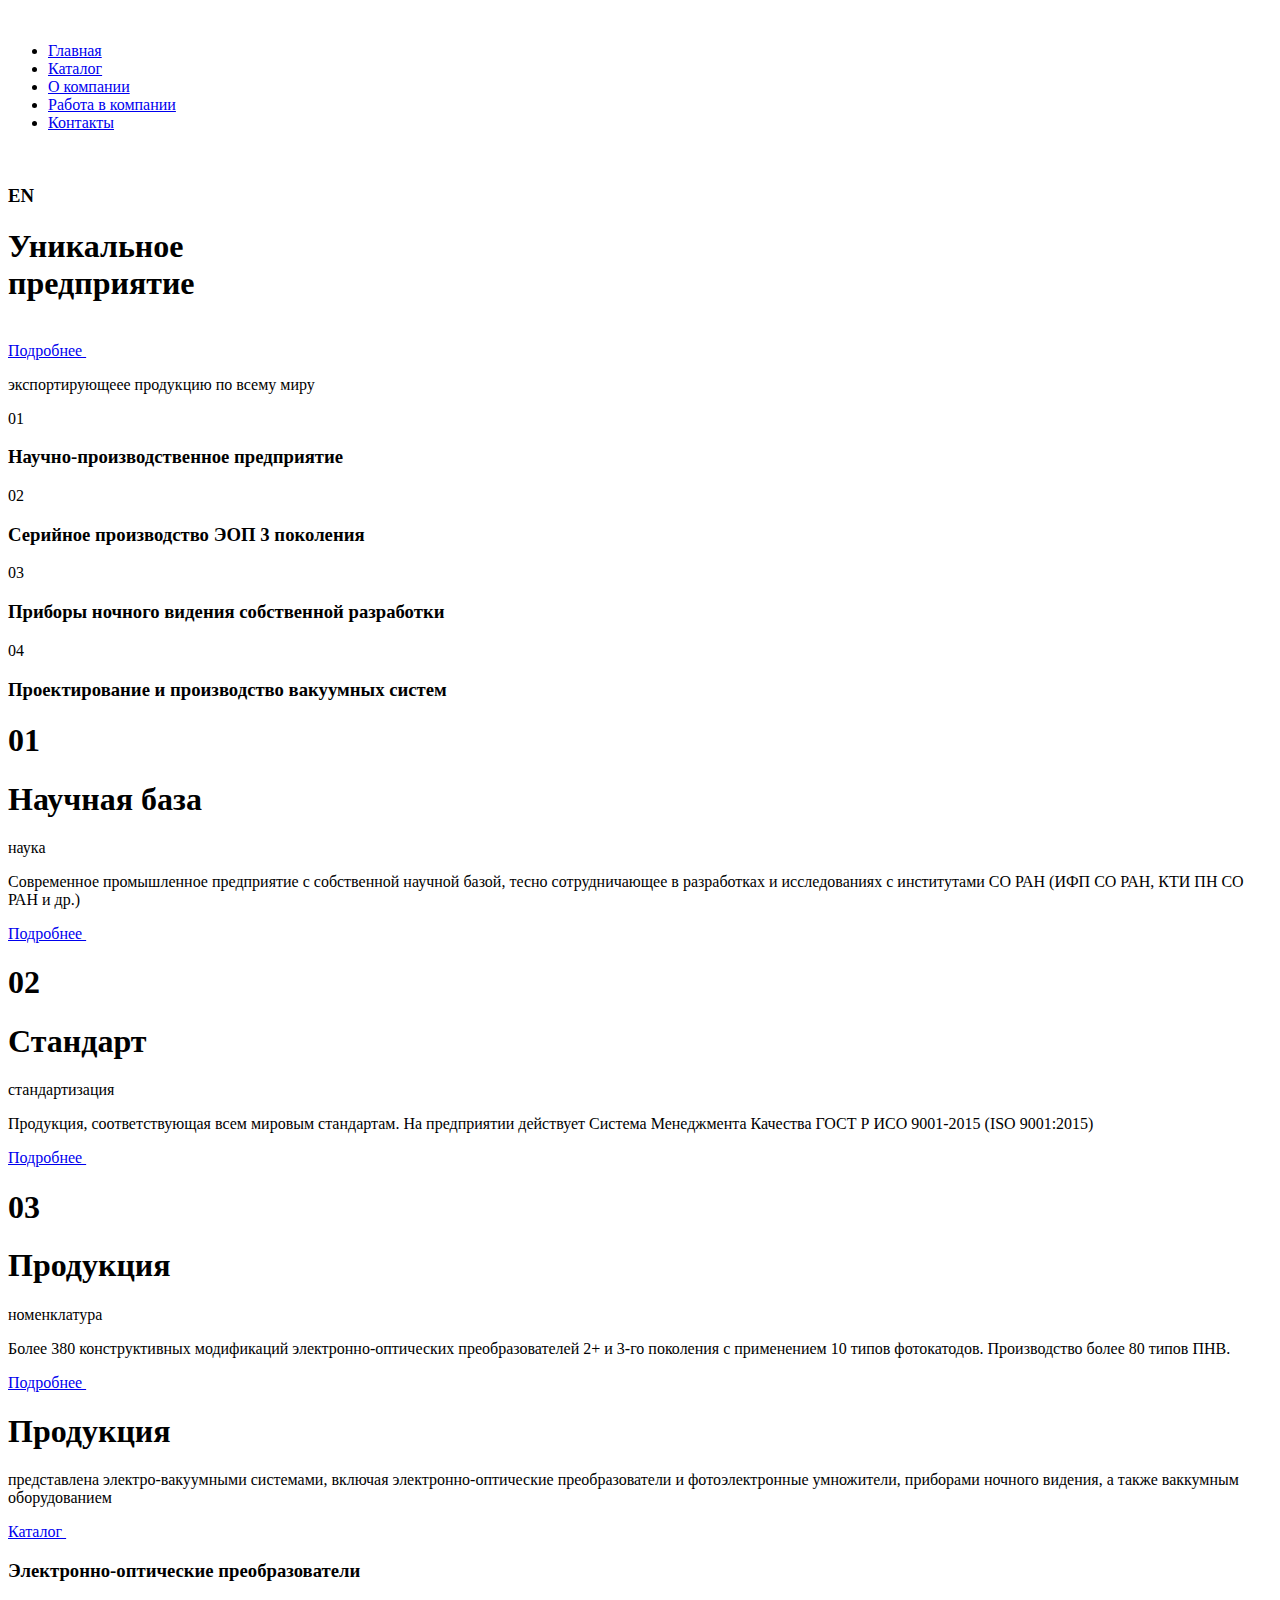
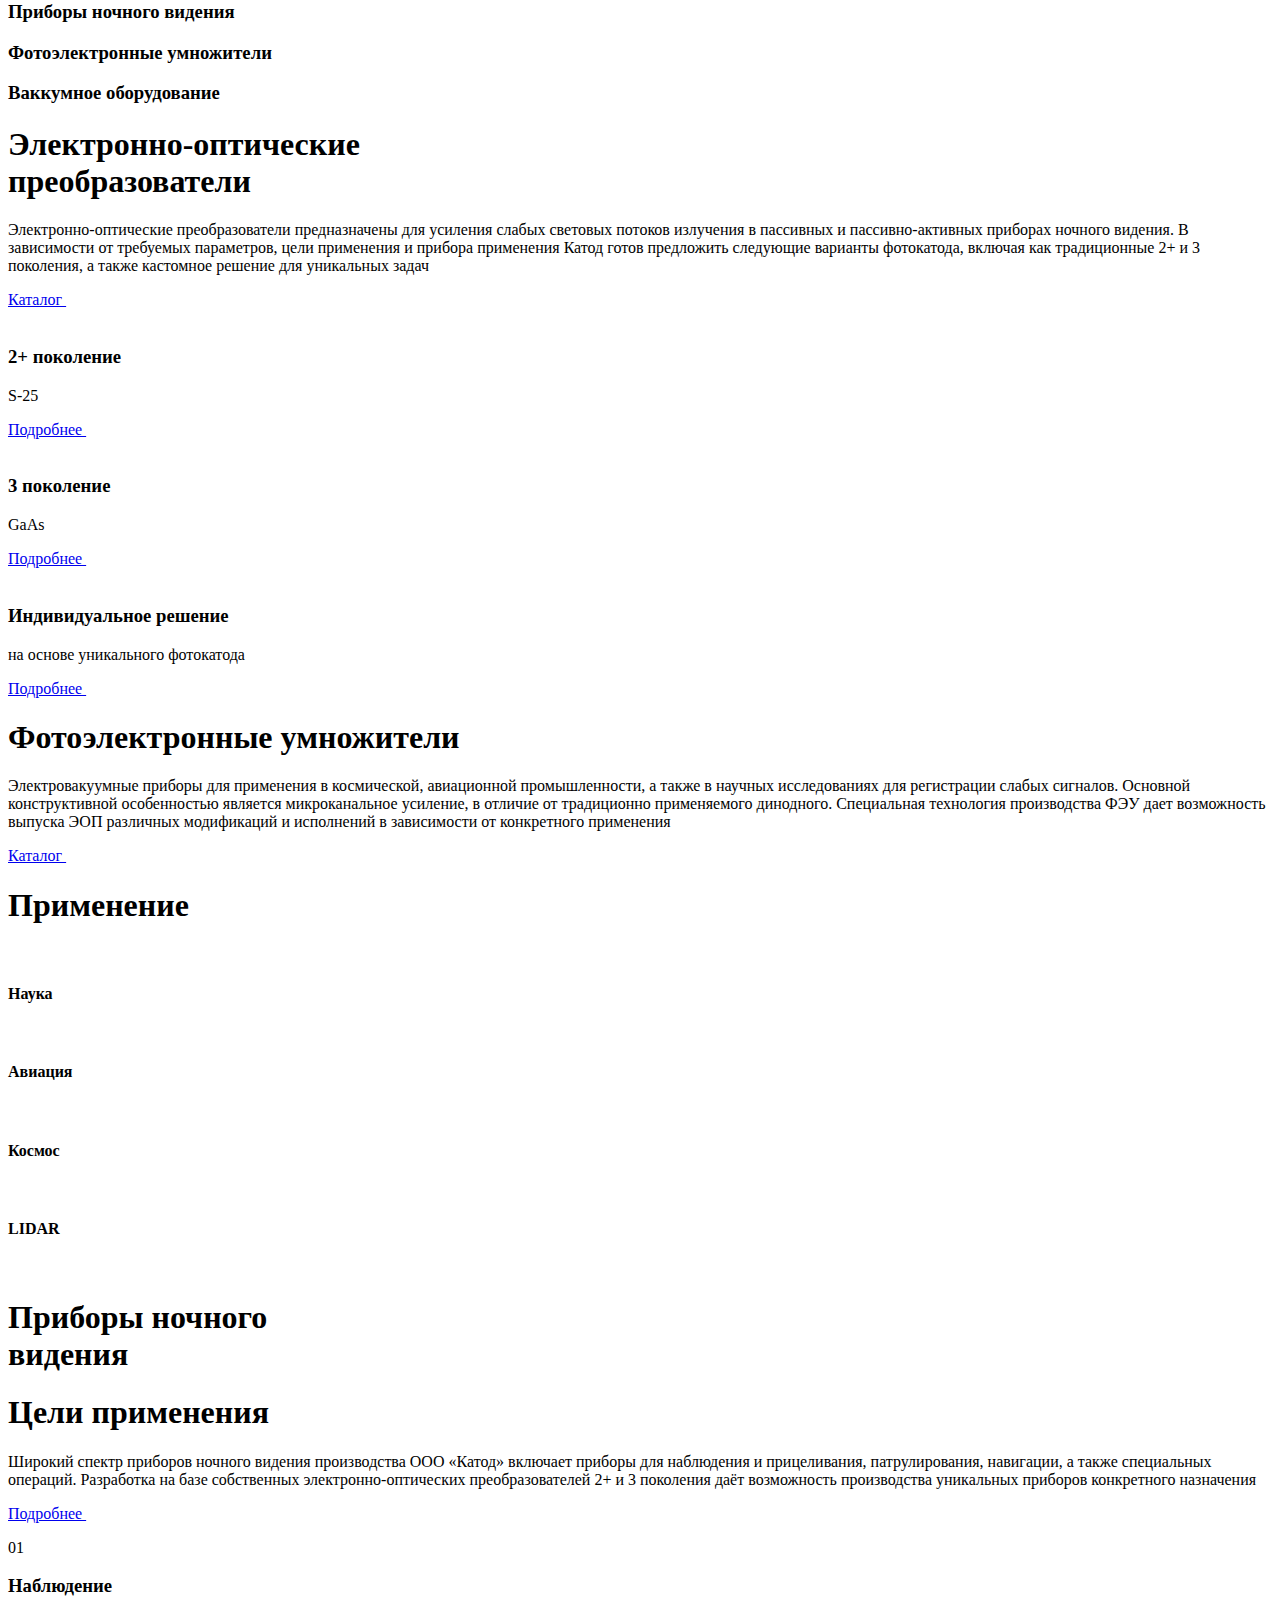
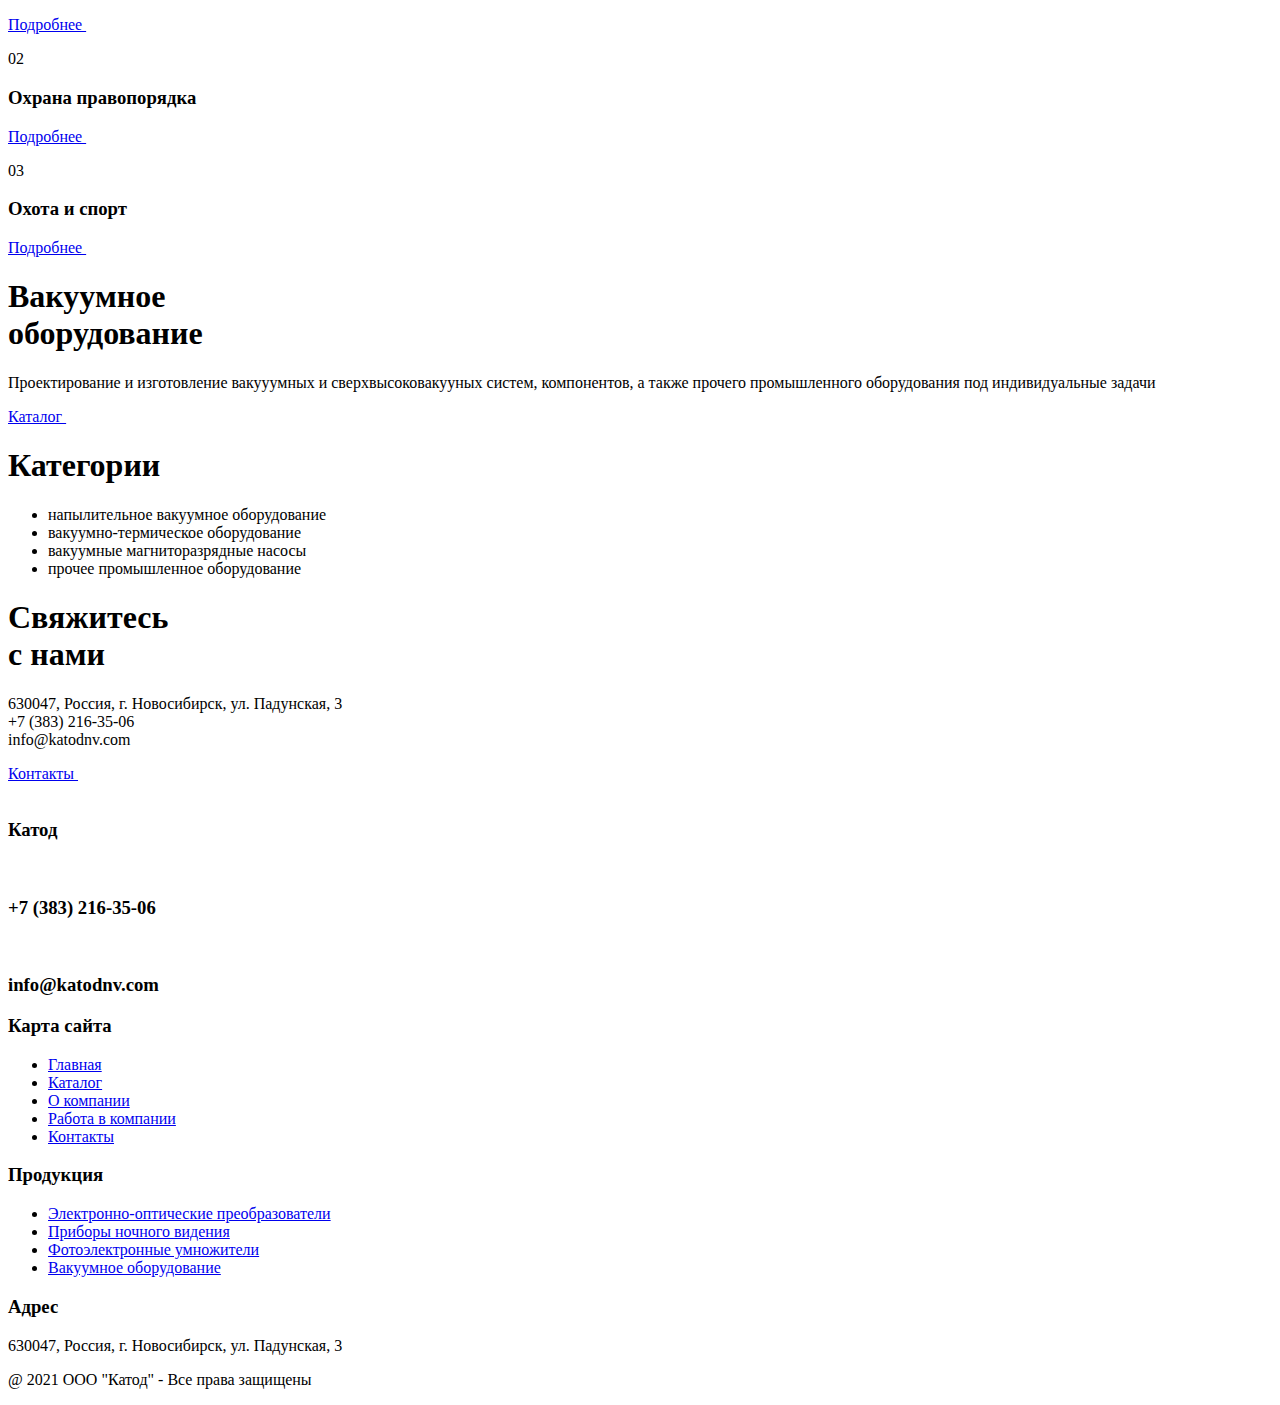
==== index.html @ c21a8d96 "Add files via upload" ====
<!DOCTYPE html>
<html lang="en">
<head>
    <meta charset="UTF-8">
    <meta http-equiv="X-UA-Compatible" content="IE=edge">
    <meta name="viewport" content="width=device-width, initial-scale=1.0">
    <link rel="stylesheet" href="css/index.css">
    <link rel="stylesheet" href="https://cdnjs.cloudflare.com/ajax/libs/animate.css/4.1.1/animate.min.css">
    <title>Document</title>
</head>
<body>
<section class="home-screen">
    <div class="container">
        <div class="navbar">
            <img src="img/logo-katod.png" alt="" class="logo">
            <ul class="primary-nav">
                <li><a href="#">Главная</a></li>
                <li><a href="#">Каталог</a></li>
                <li><a href="#">О компании</a></li>
                <li><a href="#">Работа в компании</a></li>
                <li><a href="#">Контакты</a></li>
            </ul>
            <div class="language-block">
                <img src="img/outline_language_black_48dp.png" alt="" class="icon">
                <h3 class="header language-selector">EN</h3>
            </div>
        </div>
    </div>
    <div class="background-wrapper">
        <div class="background bg-first active absolute animate__animated" data-index="0"></div>
        <div class="background bg-second animate__animated" data-index="1"></div>
        <div class="background bg-third animate__animated" data-index="2"></div>
        <div class="background bg-forth animate__animated" data-index="3"></div>
    </div>
    
    <div class="container">
        <div class="hero-header">
            <h1 class="section-header">Уникальное <br> <span>предприятие</span> </h1>
            <div class="controls">
                <img src="img/outline_arrow_circle_left_white_48dp.png" alt="" class="icon-control left-control">
                <img src="img/2outline_arrow_circle_right_white_48dp.png" alt="" class="icon-control right-control">
            </div>
        </div>
        <div class="hero-body">
            <div class="left-col">
                <a href="#" class="btn">Подробнее <img src="img/south_east_black_48dp.svg" alt=""></a>
            </div>
            <div class="right-col info-block">
                <p class="text">экспортирующеее продукцию по всему миру</p>
            </div>
        </div>
        <div class="secondary-nav">
            <div class="block">
                <p class="counter">01</p>
                <h3 class="header">Научно-производственное предприятие</h3>
            </div>
            <div class="block">
                <p class="counter">02</p>
                <h3 class="header">Серийное производство ЭОП 3 поколения</h3>
            </div>
            <div class="block">
                <p class="counter">03</p>
                <h3 class="header">Приборы ночного видения собственной разработки</h3>
            </div>
            <div class="block">
                <p class="counter">04</p>
                <h3 class="header">Проектирование и производство вакуумных систем</h3>
            </div>
        </div>
    </div>
</section>
<section class="about">
    <div class="container">
        <div class="wrapper">
            <div class="col text-col"> 
                <h1 class="counter">01</h1>
                <div class="text-block">
                    <h1 class="header">Научная база</h1>
                    <p class="subheader">наука</p>
                    <p class="text">
                        Современное промышленное предприятие с собственной научной базой, тесно сотрудничающее в разработках и исследованиях с институтами СО РАН (ИФП СО РАН, КТИ ПН СО РАН и др.)
                    </p>
                    <a href="#" class="btn">Подробнее <img src="img/south_east_black_48dp.svg" alt=""></a>
                </div>
            </div>
            <div class="col img-col">
                <div class="img"></div>
            </div>
        </div>
        <div class="wrapper standard-wrapper">
            <div class="col img-col">
                <div class="img"></div>
            </div>
            <div class="col text-col"> 
                <h1 class="counter">02</h1>
                <div class="text-block">
                    <h1 class="header">Стандарт</h1>
                    <p class="subheader">стандартизация</p>
                    <p class="text">
                        Продукция, соответствующая всем мировым стандартам. На предприятии действует Система Менеджмента Качества ГОСТ Р ИСО 9001-2015 (ISO 9001:2015)
                    </p>
                    <a href="#" class="btn">Подробнее <img src="img/south_east_black_48dp.svg" alt=""></a>
                </div>
            </div>
        </div>
        <div class="wrapper products-wrapper">
            <div class="col text-col"> 
                <h1 class="counter">03</h1>
                <div class="text-block">
                    <h1 class="header">Продукция</h1>
                    <p class="subheader">номенклатура</p>
                    <p class="text">
                        Более 380 конструктивных модификаций электронно-оптических преобразователей 2+ и 3-го поколения с применением 10 типов фотокатодов. Производство более 80 типов ПНВ.
                    </p>
                    <a href="#" class="btn">Подробнее <img src="img/south_east_black_48dp.svg" alt=""></a>
                </div>
            </div>
            <div class="col img-col">
                <div class="img"></div>
            </div>
        </div>
    </div>
</section>
<section class="products">
    <div class="container">
        <h1 class="section-header">Продукция</h1>
        <div class="text-block">
                <p class="text">представлена электро-вакуумными системами, включая электронно-оптические преобразователи и фотоэлектронные умножители, приборами ночного видения, а также ваккумным оборудованием</p>
                <a href="#" class="btn">Каталог <img src="img/south_east_white_48dp.svg" alt=""></a>
            </div>
        <div class="wrapper">
            <div class="wrapper-blocks">
                <div class="block tubes">
                    <h3>Электронно-оптические преобразователи</h3>
                </div>
                <div class="block nvd">
                    <h3>Приборы ночного видения</h3>
                </div>
                <div class="block pmt">
                    <h3>Фотоэлектронные умножители</h3>
                </div>
                <div class="block equip">
                    <h3>Ваккумное оборудование</h3>
                </div>
            </div>
        </div>
    </div>
</section>
<section class="item-tube"> 
    <div class="container">
        <h1 class="section-subheader"> <span>Электронно-оптические</span>  <br> преобразователи</h1>
        <div class="subheader-line"></div>
        <div class="wrapper">
            <div class="text-col">
                <p class="text">Электронно-оптические преобразователи предназначены для усиления слабых световых потоков излучения в пассивных и пассивно-активных приборах ночного видения. В зависимости от требуемых параметров, цели применения и прибора применения Катод готов предложить следующие варианты фотокатода, включая как традиционные 2+ и 3 поколения, а также кастомное решение для уникальных задач</p>
                <a href="#" class="btn">Каталог <img src="img/south_east_black_48dp.svg" alt=""></a>
            </div>
            <div class="blocks-wrapper">
                <div class="col second-gen">
                    <img class="img-tube" src="img/EPM112-00-22-1-min.png" alt="">
                    <h3 class="block-header">2+ поколение</h3>
                    <p class="text">S-25</p>
                    <a href="#" class="btn">Подробнее <img src="img/south_east_black_48dp.svg" alt=""></a>
                </div>
                <div class="col third-gen">
                    <img class="img-tube" src="img/EPM112-00-22-1-min.png" alt="">
                    <h3 class="block-header">3 поколение</h3>
                    <p class="text">GaAs</p>
                    <a href="#" class="btn">Подробнее <img src="img/south_east_black_48dp.svg" alt=""></a>
                </div>
                <div class="col custom">
                    <img class="img-tube" src="img/EPM112-00-22-1-min.png" alt="">
                    <h3 class="block-header">Индивидуальное решение</h3>
                    <p class="text">на основе уникального фотокатода</p>
                    <a href="#" class="btn">Подробнее <img src="img/south_east_black_48dp.svg" alt=""></a>
                </div>
            </div>
        </div>
    </div>
</section>
<section class="item-pmt">
    <div class="container">
        <h1 class="section-subheader"> <span>Фотоэлектронные</span>  умножители</h1>
        <div class="subheader-line"></div>
        <div class="wrapper">
            <div class="info-block">
                <p class="text">Электровакуумные приборы для применения в космической, авиационной промышленности, а также в научных исследованиях для регистрации слабых сигналов. Основной конструктивной особенностью является микроканальное усиление, в отличие от традиционно применяемого динодного. Специальная технология производства ФЭУ дает возможность выпуска ЭОП различных модификаций и исполнений в зависимости от конкретного применения</p>
                <a href="#" class="btn">Каталог <img src="img/south_east_black_48dp.svg" alt=""></a>
                <h1 class="header">Применение</h1>
                <div class="applications">
                    <div class="wrapper-applications">
                        <div class="block science">
                            <img src="img/icons8-science-64.png" alt="" class="icon">
                            <h4 class="block-header">Наука</h4>
                        </div>
                        <div class="block aviation">
                            <img src="img/icons8-aviation.png" alt="" class="icon">
                            <h4 class="block-header">Авиация</h4>
                        </div>
                    </div>
                    <div class="wrapper-applications">
                        <div class="block space">
                            <img src="img/icons8-satellite-60.png" alt="" class="icon">
                            <h4 class="block-header">Космос</h4>
                        </div>
                        <div class="block laser">
                            <img src="img/icons8-laser.png" alt="" class="icon">
                            <h4 class="block-header">LIDAR</h4>
                        </div>
                    </div>
                </div>
            </div>
            <div class="img-block">
                <div class="img">
                    <img src="img/ufgbfg5d22d.png" alt="">
                </div>
            </div>
        </div>
    </div>
</section>
<section class="item-nvd">
    <div class="container">
        <h1 class="section-subheader">Приборы ночного <br> видения</h1>
        <div class="subheader-line"></div>
        <div class="wrapper-main">
            <div class="info-block">
                <h1 class="header">Цели применения</h1>
                <p class="text">Широкий спектр приборов ночного видения производства ООО «Катод» включает приборы для наблюдения и прицеливания, патрулирования, навигации, а также специальных операций. Разработка на базе собственных электронно-оптических преобразователей 2+ и 3 поколения даёт возможность производства уникальных приборов конкретного назначения</p>
                <a href="#" class="btn">Подробнее <img src="img/south_east_black_48dp.svg" alt=""></a>
            </div>
            <div class="wrapper">
                <div class="block surveillance">
                    <div class="text-block">
                        <p class="block-counter">01</p>
                        <h3 class="block-header">Наблюдение</h3>
                        <a href="#" class="btn">Подробнее <img src="img/south_east_white_48dp.svg" alt=""></a>
                    </div>
                </div>
                <div class="block law">
                    <div class="text-block">
                        <p class="block-counter">02</p>
                        <h3 class="block-header">Охрана правопорядка</h3>
                        <a href="#" class="btn">Подробнее <img src="img/south_east_white_48dp.svg" alt=""></a>
                    </div>
                </div>
                <div class="block hunt">
                    <div class="text-block">
                        <p class="block-counter">03</p>
                        <h3 class="block-header">Охота и спорт</h3>
                        <a href="#" class="btn">Подробнее <img src="img/south_east_white_48dp.svg" alt=""></a>
                    </div>
                </div>
            </div>
        </div>
    </div>
</section>
<section class="item-equip">
    <div class="container">
        <h1 class="section-subheader">Вакуумное <br> оборудование</h1>
        <div class="subheader-line"></div>
        <div class="wrapper">
            <div class="img-block">
                <div class="img">
                </div>
            </div>
            <div class="info-block">
                <p class="text">Проектирование и изготовление вакууумных и сверхвысоковакууных систем, компонентов, а также прочего промышленного оборудования под индивидуальные задачи</p>
                <a href="#" class="btn">Каталог <img src="img/south_east_black_48dp.svg" alt=""></a>
                <h1 class="header">Категории</h1>
                <ul class="item-list">
                    <li class="block-header">напылительное вакуумное оборудование</li>
                    <li class="block-header">вакуумно-термическое оборудование</li>
                    <li class="block-header">вакуумные магниторазрядные насосы</li>
                    <li class="block-header">прочее промышленное оборудование</li>
                </ul>
                </div>
            </div>
        </div>
    </div>
</section>
<section class="contact-us">
    <div class="contact-background"></div>
    <div class="container">
        <div class="right-col">
            <h1 class="section-header"> <span>Свяжитесь</span>  <br> с нами</h1>
            <div class="wrapper">
                <p class="text">630047, Россия, г. Новосибирск, ул. Падунская, 3 <br> +7 (383) 216-35-06 <br> info@katodnv.com </p>
                <a href="#" class="btn">Контакты <img src="img/south_east_black_48dp.svg" alt=""></a>
            </div>
        </div>
    </div>
</section>
<footer>
    <div class="container">
        <div class="wrapper">
            <div class="left-col">
                <img src="img/logo-katod.png" alt="" class="logo">
                <h3 class="header">Катод</h3>
            </div>
            <div class="right-col">
                <div class="email contact-block">
                    <img src="img/outline_phone_white_48dp — copy.png" alt="" class="icon">
                    <h3 class="header">+7 (383) 216-35-06</h3>
                </div>
                <div class="phone contact-block">
                    <img src="img/outline_email_white_48dp — copy.png" alt="" class="icon">
                    <h3 class="header">info@katodnv.com</h3>
                </div>
            </div>
        </div>
        <div class="wrapper contact-body">
            <div class="sitemap">
                <h3 class="header">Карта сайта</h3>
                <ul class="map">
                    <li><a href="#">Главная</a></li>
                    <li><a href="#">Каталог</a></li>
                    <li><a href="#">О компании</a></li>
                    <li><a href="#">Работа в компании</a></li>
                    <li><a href="#">Контакты</a></li>
                </ul>
            </div>
            <div class="catalog">
                <h3 class="header">Продукция</h3>
                <ul class="products">
                    <li><a href="#">Электронно-оптические преобразователи</a></li>
                    <li><a href="#">Приборы ночного видения</a></li>
                    <li><a href="#">Фотоэлектронные умножители</a></li>
                    <li><a href="#">Вакуумное оборудование</a></li>
                </ul>
            </div>
            <div class="address">
                <h3 class="header">Адрес</h3>
                <p class="text">630047, Россия, г. Новосибирск, ул. Падунская, 3</p>
            </div>
        </div>
        <div class="rights">
            <p class="text">@ 2021 ООО "Катод" - Все права защищены</p>
        </div>
    </div>
</footer>

<script>
    document.addEventListener('DOMContentLoaded', function() {
        document.querySelector(".right-control").onclick = function() {
            let i = document.querySelector(".active").dataset.index;
            let background = document.querySelectorAll('.background');
          //  background[i].classList.add('animate__slideOutLeft');
            background[i].classList.remove('active', 'absolute');
            if (i == background.length-1) {
                i = 0;
            } else {
                i++;
            };
            let a = i+1;
            let b = i-1;
            background[i].classList.add('active', 'absolute');
           // background[b].classList.remove('animate__slideInLeft');
          //  background[a].classList.remove('animate__slideOutLeft');

        }
    })


</script>
</body>
</html>
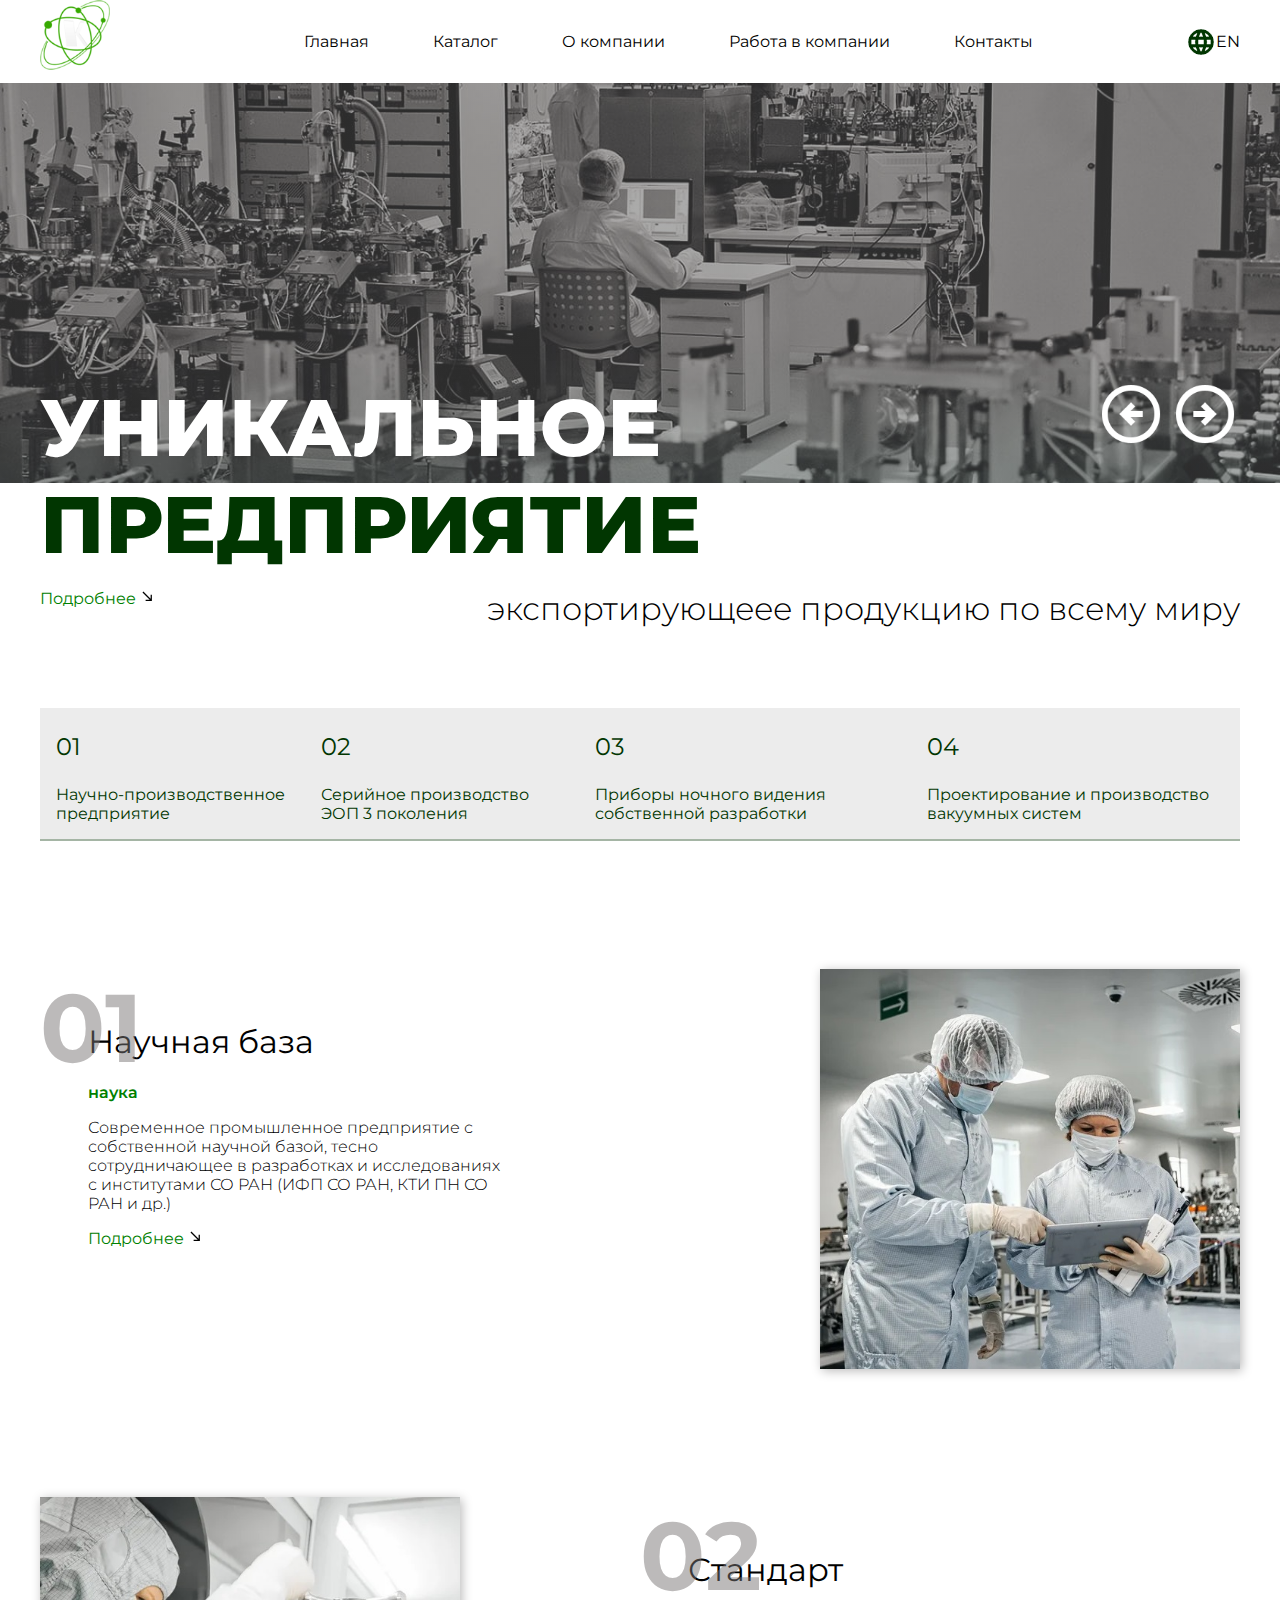
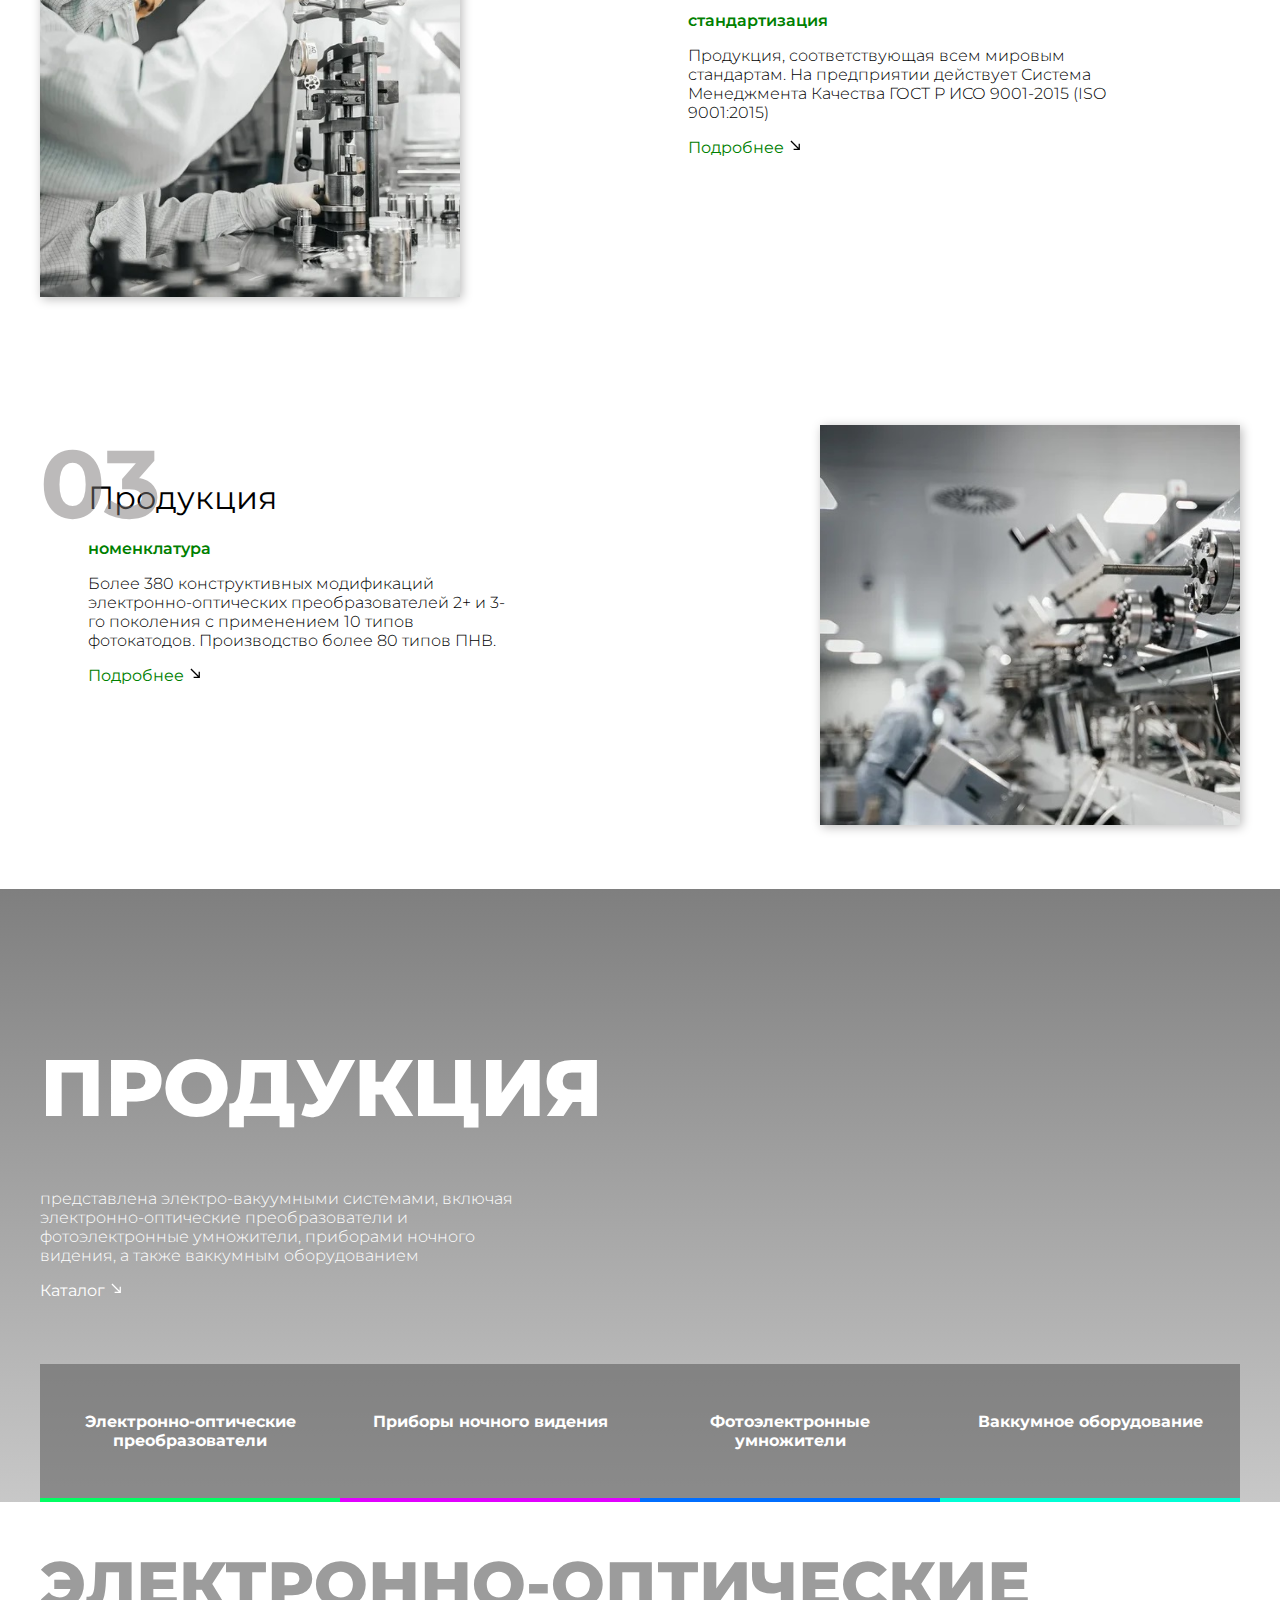
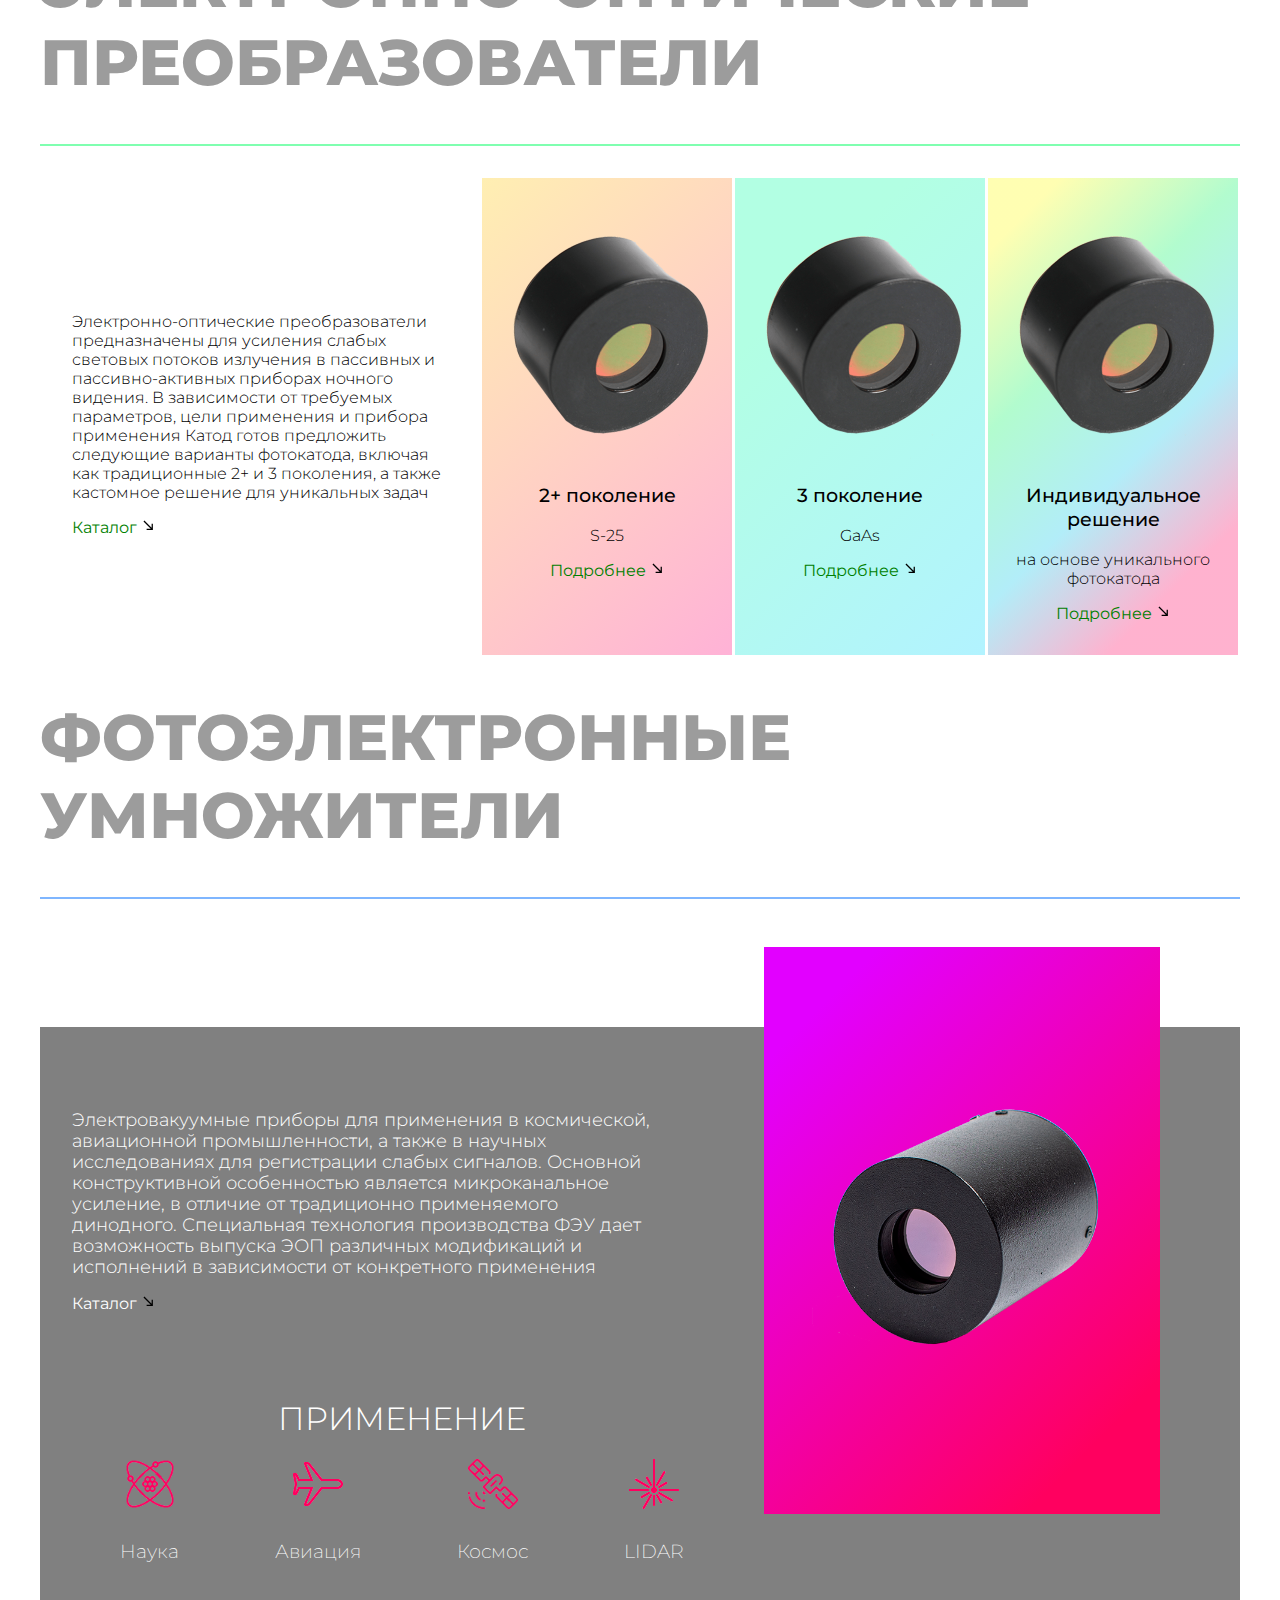
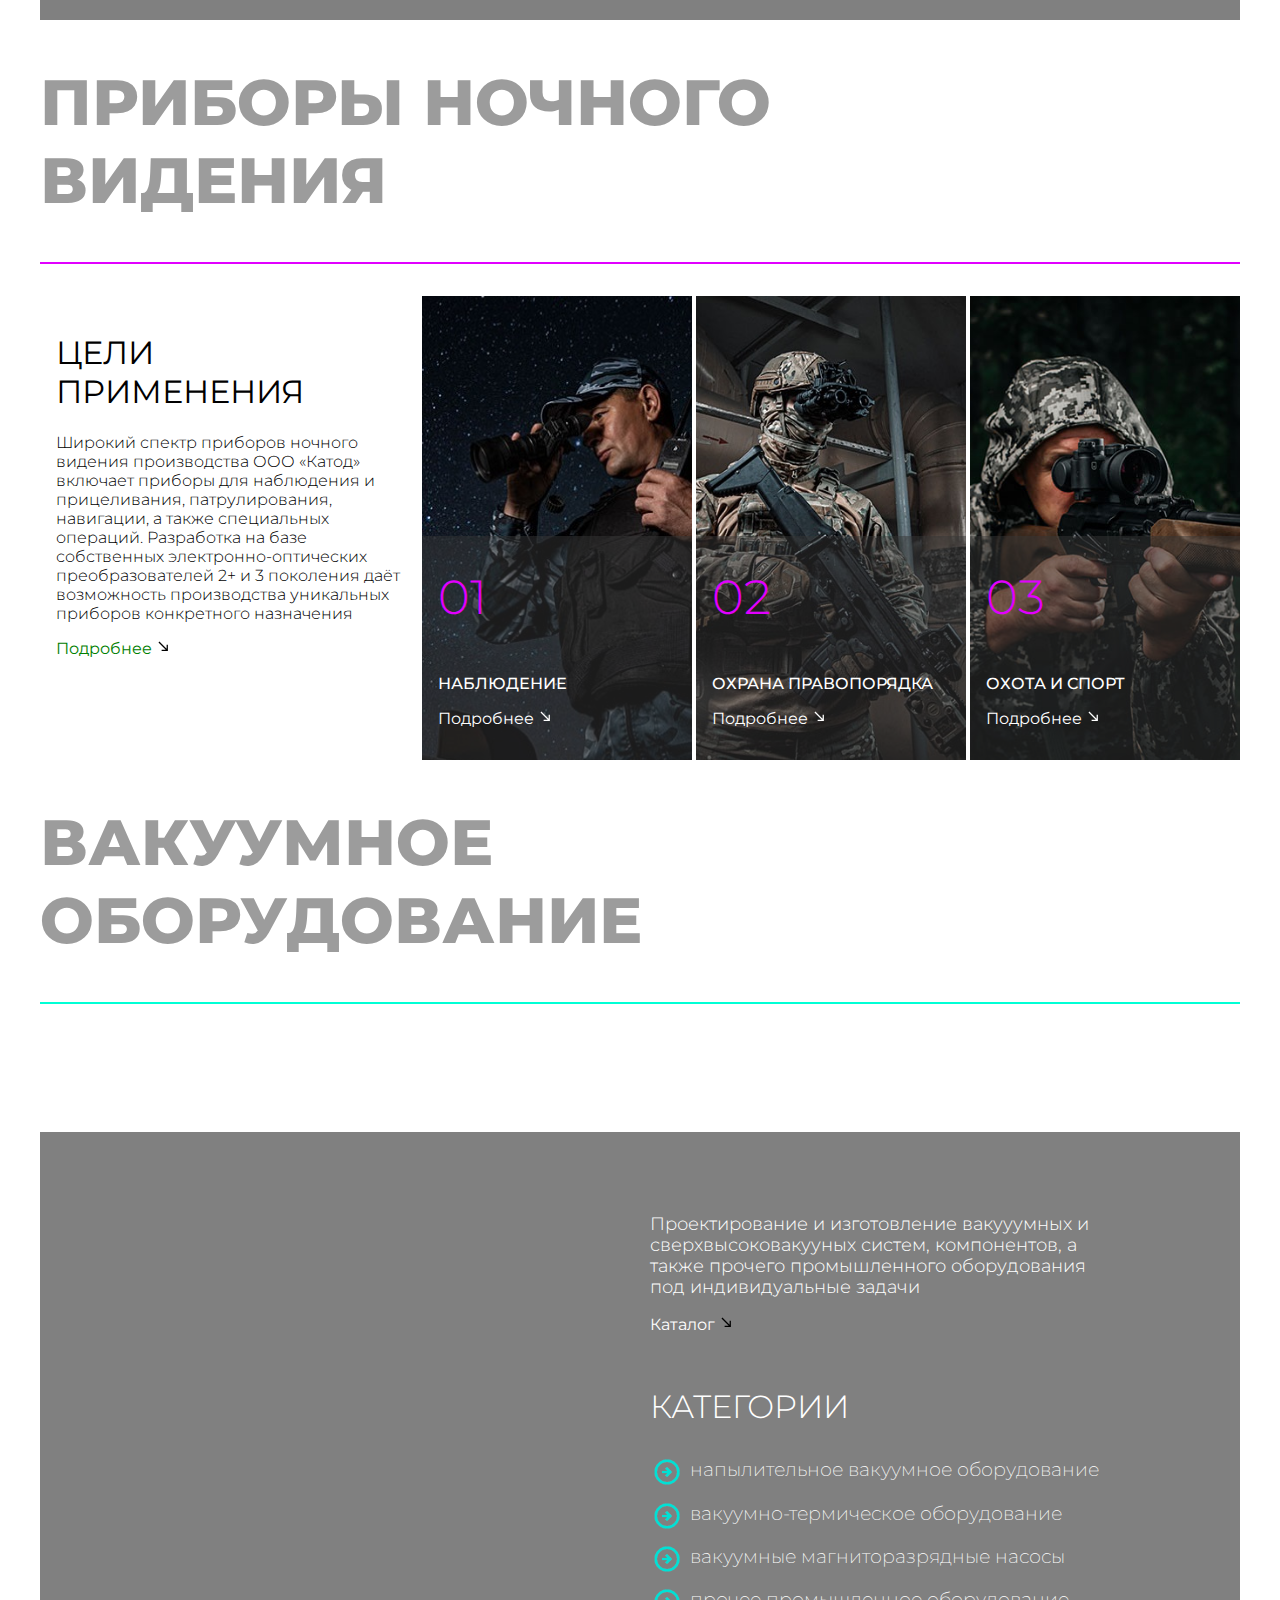
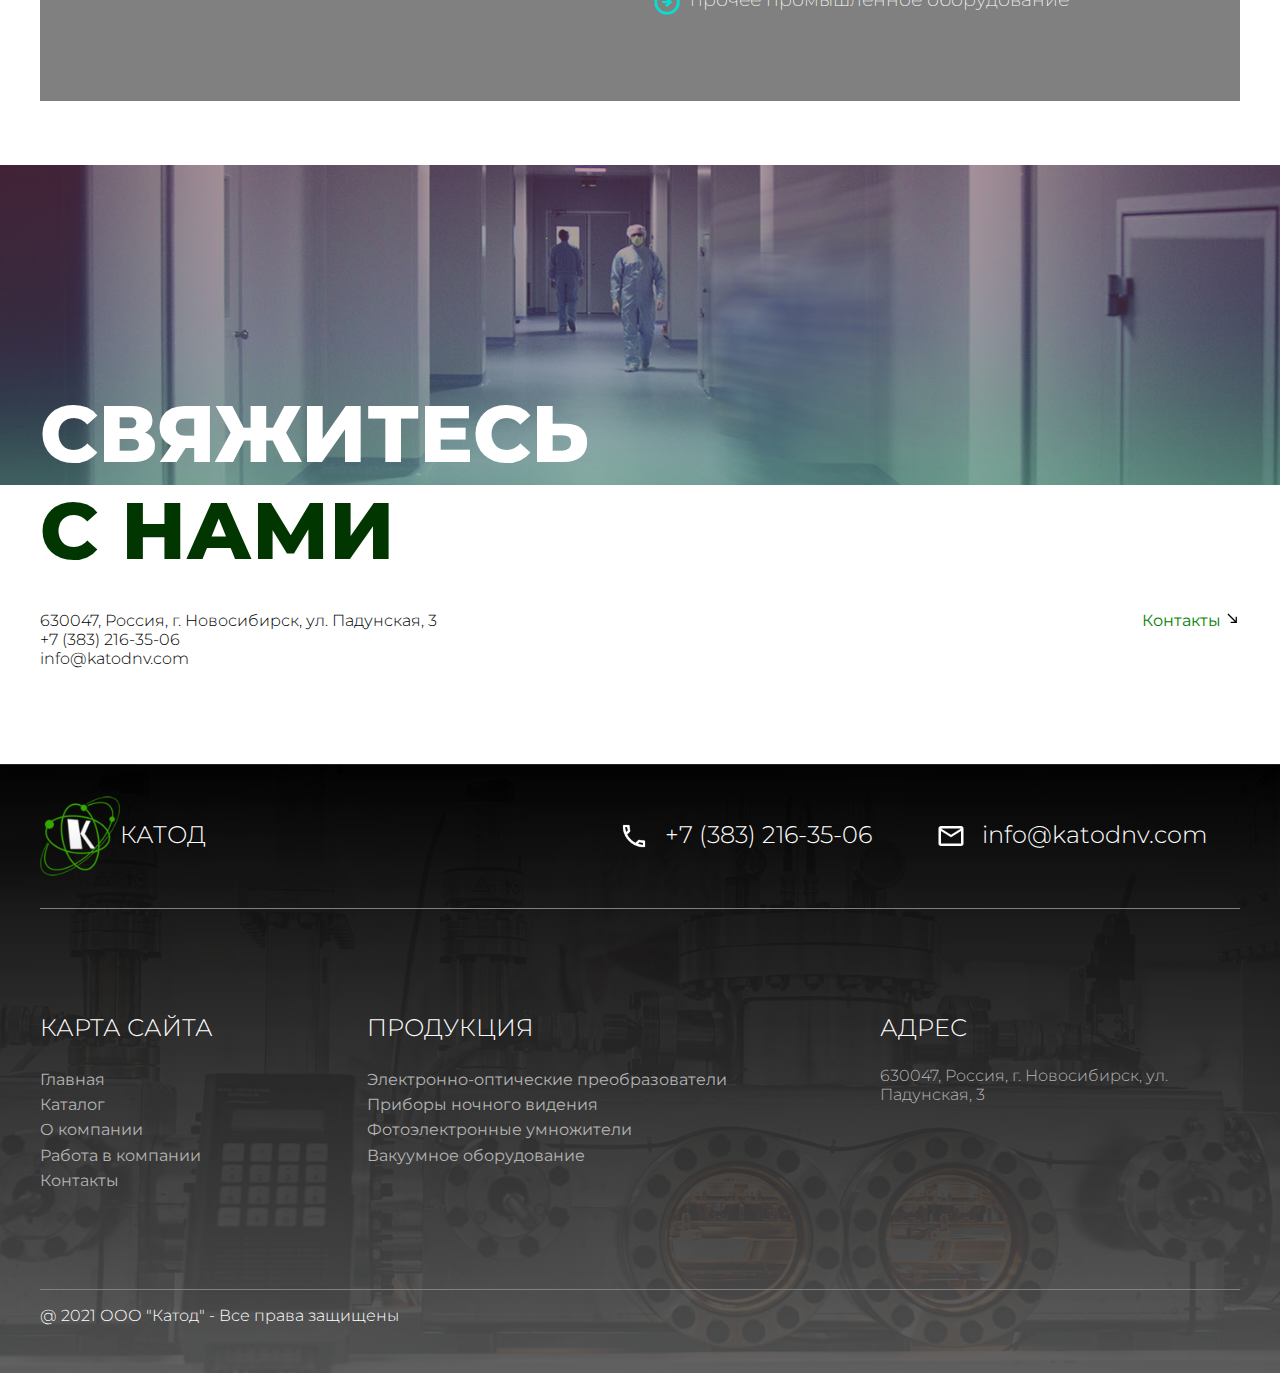
==== commit c13e7e42: "Add files via upload" ====
--- a/index.html
+++ b/index.html
@@ -15,7 +15,7 @@
             <img src="img/logo-katod.png" alt="" class="logo">
             <ul class="primary-nav">
                 <li><a href="#">Главная</a></li>
-                <li><a href="#">Каталог</a></li>
+                <li><a href="catalog.html">Каталог</a></li>
                 <li><a href="#">О компании</a></li>
                 <li><a href="#">Работа в компании</a></li>
                 <li><a href="#">Контакты</a></li>
@@ -344,19 +344,26 @@
         document.querySelector(".right-control").onclick = function() {
             let i = document.querySelector(".active").dataset.index;
             let background = document.querySelectorAll('.background');
-          //  background[i].classList.add('animate__slideOutLeft');
-            background[i].classList.remove('active', 'absolute');
+            background[i].classList.add('animate__slideOutLeft');
+            background[i].classList.remove('active');
             if (i == background.length-1) {
                 i = 0;
+                background[i].classList.remove('animate__slideOutLeft');
+                for (let a = 0; a < background.length; a++) {
+                    background[a].classList.remove('animate__slideInRight');
+                }
+                for (let a = 0; a < background.length-1; a++) {
+                    background[a].classList.remove('animate__slideOutLeft', 'absolute');
+                }
             } else {
                 i++;
             };
-            let a = i+1;
-            let b = i-1;
-            background[i].classList.add('active', 'absolute');
-           // background[b].classList.remove('animate__slideInLeft');
-          //  background[a].classList.remove('animate__slideOutLeft');
-
+            if (i == background.length-2) {
+                let a = i+1;
+                background[a].classList.remove('animate__slideOutLeft', 'absolute');
+            }
+            background[i].classList.add('animate__slideInRight', 'absolute');
+            background[i].classList.add('active');
         }
     })
 
--- a/css/index.css
+++ b/css/index.css
@@ -0,0 +1,780 @@
+@import url("https://fonts.googleapis.com/css2?family=Bebas+Neue&family=Montserrat:wght@100;200;300;400;500;600;700;800;900&family=Oswald:wght@400;500;600;700&family=Work+Sans:wght@400;500;600;700;800;900&display=swap");
+body {
+  margin: 0;
+  font-family: 'Montserrat', sans-serif;
+}
+
+.container {
+  margin: 0 auto;
+  width: 1200px;
+  z-index: -1;
+}
+
+.header {
+  font-size: 2em;
+  font-weight: 400;
+  z-index: 5;
+}
+
+.section-header {
+  font-weight: 800;
+  font-size: 5em;
+  text-transform: uppercase;
+}
+
+.section-subheader {
+  color: #013601;
+}
+
+.subheader-line {
+  height: 2px;
+  background-color: rgba(0, 255, 98, 0.5);
+  margin: 2em 0;
+}
+
+.block-header {
+  font-size: 1.2em;
+  font-weight: 500;
+}
+
+.section-subheader {
+  text-transform: uppercase;
+  font-size: 4em;
+  font-weight: 800;
+  color: #9c9c9c;
+}
+
+.btn {
+  text-decoration: none;
+  color: green;
+}
+
+.btn img {
+  width: 15px;
+  margin-top: auto;
+}
+
+.text {
+  font-weight: 300;
+}
+
+.background {
+  width: 100%;
+  height: 25em;
+}
+
+.background-wrapper {
+  display: -webkit-box;
+  display: -ms-flexbox;
+  display: flex;
+  height: 20em;
+  z-index: 0;
+}
+
+.bg-first {
+  background: -webkit-gradient(linear, left top, left bottom, from(rgba(87, 87, 87, 0.5)), to(rgba(87, 87, 87, 0.5))), url("../img/slider1-min.jpg");
+  background: linear-gradient(rgba(87, 87, 87, 0.5), rgba(87, 87, 87, 0.5)), url("../img/slider1-min.jpg");
+  background-size: cover;
+  background-position: center;
+  position: relative;
+  z-index: -2;
+}
+
+.bg-second {
+  background: -webkit-gradient(linear, left top, left bottom, from(rgba(87, 87, 87, 0.5)), to(rgba(87, 87, 87, 0.5))), url("../img/7474-1.jpg");
+  background: linear-gradient(rgba(87, 87, 87, 0.5), rgba(87, 87, 87, 0.5)), url("../img/7474-1.jpg");
+  background-size: cover;
+  background-position: center;
+  position: relative;
+  z-index: -2;
+}
+
+.bg-third {
+  background: -webkit-gradient(linear, left top, left bottom, from(rgba(87, 87, 87, 0.5)), to(rgba(87, 87, 87, 0.5))), url("../img/BRD_0320-min.jpg");
+  background: linear-gradient(rgba(87, 87, 87, 0.5), rgba(87, 87, 87, 0.5)), url("../img/BRD_0320-min.jpg");
+  background-size: cover;
+  background-position: center;
+  position: relative;
+  z-index: -2;
+}
+
+.bg-forth {
+  background: -webkit-gradient(linear, left top, left bottom, from(rgba(87, 87, 87, 0.5)), to(rgba(87, 87, 87, 0.5))), url("../img/45634-min.png");
+  background: linear-gradient(rgba(87, 87, 87, 0.5), rgba(87, 87, 87, 0.5)), url("../img/45634-min.png");
+  background-size: cover;
+  background-position: center;
+  position: relative;
+  z-index: -2;
+}
+
+.active {
+  display: block;
+}
+
+.absolute {
+  position: absolute;
+  z-index: -1;
+}
+
+section.home-screen .navbar {
+  display: -webkit-box;
+  display: -ms-flexbox;
+  display: flex;
+  place-content: space-between;
+}
+
+section.home-screen .navbar .logo {
+  width: 70px;
+  height: 70px;
+}
+
+section.home-screen .primary-nav {
+  display: -webkit-box;
+  display: -ms-flexbox;
+  display: flex;
+}
+
+section.home-screen .primary-nav li {
+  list-style-type: none;
+  padding: 1em 2em;
+}
+
+section.home-screen .primary-nav li a {
+  text-decoration: none;
+  color: black;
+}
+
+section.home-screen .language-block {
+  display: -webkit-box;
+  display: -ms-flexbox;
+  display: flex;
+}
+
+section.home-screen .language-block .icon {
+  width: 30px;
+  height: 30px;
+  margin: auto 0;
+}
+
+section.home-screen .language-block .language-selector {
+  font-size: 1em;
+  margin: auto 0;
+}
+
+section.home-screen .hero-header {
+  display: -webkit-box;
+  display: -ms-flexbox;
+  display: flex;
+  place-content: space-between;
+  margin-top: -1.5em;
+  z-index: 100;
+}
+
+section.home-screen .hero-header .section-header {
+  color: white;
+  margin: 0;
+}
+
+section.home-screen .hero-header .section-header span {
+  color: #013601;
+}
+
+section.home-screen .hero-header .icon-control {
+  width: 70px;
+  z-index: 100;
+}
+
+section.home-screen .hero-body {
+  display: -webkit-box;
+  display: -ms-flexbox;
+  display: flex;
+  place-content: space-between;
+  padding: 1em 0;
+}
+
+section.home-screen .hero-body .text {
+  font-size: 2em;
+  margin: 0;
+}
+
+section.home-screen .secondary-nav {
+  display: -webkit-box;
+  display: -ms-flexbox;
+  display: flex;
+  place-content: space-between;
+  padding: 4em 0;
+}
+
+section.home-screen .secondary-nav h3 {
+  font-size: 1em;
+  color: #013601;
+}
+
+section.home-screen .secondary-nav .counter {
+  font-size: 1.5em;
+  color: #013601;
+}
+
+section.home-screen .secondary-nav .block {
+  padding: 0 1em;
+  background-color: rgba(192, 192, 192, 0.3);
+  border-bottom: 2px solid rgba(1, 54, 1, 0.3);
+  -webkit-transition: 0.5s;
+  transition: 0.5s;
+}
+
+section.home-screen .secondary-nav .block:hover {
+  background-color: rgba(192, 192, 192, 0.5);
+  border-bottom: 2px solid #013601;
+}
+
+section.about .wrapper {
+  display: -webkit-box;
+  display: -ms-flexbox;
+  display: flex;
+  padding: 4em 0;
+}
+
+section.about .subheader {
+  color: green;
+  font-weight: 600;
+}
+
+section.about .col {
+  width: 50%;
+}
+
+section.about .text-col {
+  position: relative;
+}
+
+section.about .text-block {
+  width: 70%;
+  padding: 2em 3em;
+}
+
+section.about .counter {
+  position: absolute;
+  margin: 0;
+  font-size: 6em;
+  font-weight: bold;
+  color: rgba(122, 117, 117, 0.5);
+}
+
+section.about .img {
+  background: url(../img/main-block.jpg);
+  background-size: cover;
+  background-repeat: no-repeat;
+  width: 70%;
+  height: 400px;
+  margin-left: auto;
+  -webkit-box-shadow: 2px 2px 10px #bbbaba;
+          box-shadow: 2px 2px 10px #bbbaba;
+}
+
+section.about .standard-wrapper .img {
+  background: url(../img/mainblock_second.jpg);
+  background-size: cover;
+  background-repeat: no-repeat;
+  margin: 0;
+}
+
+section.about .products-wrapper .img {
+  background: url(../img/mainblock-third.jpg);
+  background-size: cover;
+  background-repeat: no-repeat;
+}
+
+section.products {
+  background: -webkit-gradient(linear, left top, left bottom, from(rgba(0, 0, 0, 0.5)), to(rgba(145, 145, 145, 0.5))), url(../img/Photo1_19.JPG);
+  background: linear-gradient(rgba(0, 0, 0, 0.5), rgba(145, 145, 145, 0.5)), url(../img/Photo1_19.JPG);
+  background-size: cover;
+  color: white;
+  padding-top: 6em;
+}
+
+section.products .text-block {
+  width: 40%;
+}
+
+section.products .btn {
+  color: white;
+}
+
+section.products .wrapper {
+  display: -webkit-box;
+  display: -ms-flexbox;
+  display: flex;
+}
+
+section.products .wrapper .wrapper-blocks {
+  display: -webkit-box;
+  display: -ms-flexbox;
+  display: flex;
+  place-content: space-between;
+  padding-top: 4em;
+  width: 100%;
+}
+
+section.products .block {
+  width: 25%;
+  background-color: rgba(77, 77, 77, 0.5);
+  border-bottom: 4px solid #00ff62;
+  -webkit-transition: 0.5s;
+  transition: 0.5s;
+}
+
+section.products .block:hover {
+  background-color: rgba(77, 77, 77, 0.8);
+}
+
+section.products .block:hover h3 {
+  color: #00ff62;
+}
+
+section.products .block h3 {
+  font-weight: 700;
+  font-size: 1em;
+  text-align: center;
+  margin: 0;
+  padding: 3em 1em;
+  opacity: 100;
+  -webkit-transition: 0.5s;
+  transition: 0.5s;
+}
+
+section.products .nvd {
+  border-bottom: 4px solid #e100ff;
+}
+
+section.products .nvd:hover h3 {
+  color: #e100ff;
+}
+
+section.products .pmt {
+  border-bottom: 4px solid #006eff;
+}
+
+section.products .pmt:hover h3 {
+  color: #006eff;
+}
+
+section.products .equip {
+  border-bottom: 4px solid #00ffd5;
+}
+
+section.products .equip:hover h3 {
+  color: #00ffd5;
+}
+
+.item-tube .wrapper {
+  display: -webkit-box;
+  display: -ms-flexbox;
+  display: flex;
+}
+
+.item-tube .text-col {
+  padding: 0 2em;
+  margin: auto 0;
+}
+
+.item-tube .text-col .text {
+  font-size: 1em;
+}
+
+.item-tube .blocks-wrapper {
+  display: -webkit-box;
+  display: -ms-flexbox;
+  display: flex;
+}
+
+.item-tube .blocks-wrapper .img-tube {
+  width: 250px;
+}
+
+.item-tube .blocks-wrapper .col {
+  padding: 2em 0;
+  margin: 0 0.1em;
+  text-align: center;
+  background: rgba(255, 201, 0, 0.3);
+  background: linear-gradient(135deg, rgba(255, 201, 0, 0.3) 0%, rgba(255, 0, 121, 0.3) 100%);
+  filter: progid:DXImageTransform.Microsoft.gradient(startColorstr="#ffc900",endColorstr="#ff0079",GradientType=1);
+  -webkit-transition: all 1s;
+  transition: all 1s;
+}
+
+.item-tube .blocks-wrapper .col:hover {
+  background: rgba(255, 201, 0, 0.3);
+  background: linear-gradient(135deg, rgba(255, 201, 0, 0.5) 0%, rgba(255, 0, 121, 0.5) 100%);
+  filter: progid:DXImageTransform.Microsoft.gradient(startColorstr="#ffc900",endColorstr="#ff0079",GradientType=1);
+}
+
+.item-tube .blocks-wrapper .third-gen {
+  background: #00ffa2;
+  background: linear-gradient(135deg, rgba(0, 255, 162, 0.3) 24%, rgba(0, 215, 255, 0.3) 100%);
+  filter: progid:DXImageTransform.Microsoft.gradient(startColorstr="#00ffa2",endColorstr="#00d7ff",GradientType=1);
+}
+
+.item-tube .blocks-wrapper .third-gen:hover {
+  background: #00ffa2;
+  background: linear-gradient(135deg, rgba(0, 255, 162, 0.5) 24%, rgba(0, 215, 255, 0.5) 100%);
+  filter: progid:DXImageTransform.Microsoft.gradient(startColorstr="#00ffa2",endColorstr="#00d7ff",GradientType=1);
+}
+
+.item-tube .blocks-wrapper .custom {
+  background: #fffc00;
+  background: linear-gradient(135deg, rgba(255, 252, 0, 0.3) 10%, rgba(0, 244, 94, 0.3) 35%, rgba(0, 196, 233, 0.3) 59%, rgba(255, 0, 95, 0.3) 82%);
+  filter: progid:DXImageTransform.Microsoft.gradient(startColorstr="#fffc00",endColorstr="#ff005f",GradientType=1);
+}
+
+.item-tube .blocks-wrapper .custom:hover {
+  background: #fffc00;
+  background: linear-gradient(135deg, rgba(255, 252, 0, 0.5) 10%, rgba(0, 244, 94, 0.5) 35%, rgba(0, 196, 233, 0.5) 59%, rgba(255, 0, 95, 0.5) 82%);
+  filter: progid:DXImageTransform.Microsoft.gradient(startColorstr="#fffc00",endColorstr="#ff005f",GradientType=1);
+}
+
+.item-pmt .block-header {
+  font-weight: 200;
+}
+
+.item-pmt .text {
+  font-size: 1.1em;
+}
+
+.item-pmt .subheader-line {
+  background-color: rgba(0, 110, 255, 0.5);
+}
+
+.item-pmt .btn {
+  color: white;
+}
+
+.item-pmt .icon {
+  width: 50px;
+}
+
+.item-pmt .wrapper {
+  display: -webkit-box;
+  display: -ms-flexbox;
+  display: flex;
+  background-color: gray;
+  color: white;
+  margin-top: 8em;
+  padding: 2em 0;
+}
+
+.item-pmt .wrapper .info-block {
+  width: 55%;
+  padding: 2em 2em 0 2em;
+}
+
+.item-pmt .wrapper .text {
+  width: 90%;
+}
+
+.item-pmt .wrapper .header {
+  text-align: center;
+  text-transform: uppercase;
+  font-weight: 300;
+  padding-top: 2em;
+}
+
+.item-pmt .wrapper .applications {
+  display: -webkit-box;
+  display: -ms-flexbox;
+  display: flex;
+}
+
+.item-pmt .wrapper .wrapper-applications {
+  display: -webkit-box;
+  display: -ms-flexbox;
+  display: flex;
+  width: 100%;
+  place-content: center;
+}
+
+.item-pmt .wrapper .block {
+  text-align: center;
+  padding: 0 3em;
+}
+
+.item-pmt .wrapper .img {
+  margin-top: -7em;
+  background: #e200ff;
+  background: linear-gradient(135deg, #e200ff 12%, #ff005f 86%);
+  filter: progid:DXImageTransform.Microsoft.gradient(startColorstr="#e200ff",endColorstr="#ff005f",GradientType=1);
+}
+
+.item-pmt .wrapper .img img {
+  width: 300px;
+  margin: 8em 3em;
+}
+
+.item-nvd .wrapper-main {
+  display: -webkit-box;
+  display: -ms-flexbox;
+  display: flex;
+}
+
+.item-nvd .header {
+  text-transform: uppercase;
+}
+
+.item-nvd .info-block {
+  width: 30%;
+  padding: 1em;
+}
+
+.item-nvd .subheader-line {
+  background-color: #e100ff;
+}
+
+.item-nvd .wrapper {
+  display: -webkit-box;
+  display: -ms-flexbox;
+  display: flex;
+  place-content: space-between;
+  width: 70%;
+}
+
+.item-nvd .wrapper .btn {
+  color: white;
+}
+
+.item-nvd .wrapper .block-counter {
+  font-size: 3em;
+  font-weight: 300;
+  color: #e100ff;
+  margin-top: 0;
+}
+
+.item-nvd .wrapper .block-header {
+  font-size: 1em;
+  text-transform: uppercase;
+  color: white;
+}
+
+.item-nvd .wrapper .text-block {
+  background-color: rgba(54, 54, 54, 0.5);
+  padding: 2em 1em;
+  margin-top: 15em;
+}
+
+.item-nvd .wrapper .block {
+  width: 33%;
+  background: url(../img/observe.jpg);
+  background-size: cover;
+  background-position: center;
+  background-repeat: no-repeat;
+}
+
+.item-nvd .wrapper .hunt {
+  background: url(../img/hunting.jpg);
+  background-size: cover;
+  background-position: center;
+  background-repeat: no-repeat;
+}
+
+.item-nvd .wrapper .law {
+  background: url(../img/sequre.jpg);
+  background-size: cover;
+  background-position: center;
+  background-repeat: no-repeat;
+}
+
+.item-equip .block-header {
+  font-weight: 200;
+}
+
+.item-equip .text {
+  font-size: 1.1em;
+}
+
+.item-equip .header {
+  text-align: left;
+  text-transform: uppercase;
+  font-weight: 300;
+  padding-top: 1em;
+}
+
+.item-equip .item-list li {
+  list-style-type: none;
+  position: relative;
+  padding: 0.5em 0;
+  margin: auto 0;
+}
+
+.item-equip .item-list li::before {
+  content: '';
+  width: 30px;
+  height: 30px;
+  background-image: url("../img/outline_arrow_circle_right_white_48dp.png");
+  background-size: cover;
+  background-repeat: no-repeat;
+  position: absolute;
+  left: -2em;
+}
+
+.item-equip .subheader-line {
+  background-color: #00ffd5;
+}
+
+.item-equip .btn {
+  color: white;
+}
+
+.item-equip .icon {
+  width: 50px;
+}
+
+.item-equip .wrapper {
+  display: -webkit-box;
+  display: -ms-flexbox;
+  display: flex;
+  background-color: gray;
+  color: white;
+  margin-top: 8em;
+  padding: 2em 0;
+}
+
+.item-equip .wrapper .info-block {
+  width: 50%;
+  padding: 2em 4em;
+  margin: auto 0;
+}
+
+.item-equip .wrapper .text {
+  width: 90%;
+}
+
+.item-equip .wrapper .img {
+  background: url(../img/Photo1_8.JPG);
+  background-size: cover;
+  width: 450px;
+  height: 550px;
+  background-position: center;
+  margin: 0 1em;
+  margin-top: -6.5em;
+  margin-left: 5em;
+}
+
+.contact-us {
+  margin: 4em 0;
+}
+
+.contact-us .wrapper {
+  display: -webkit-box;
+  display: -ms-flexbox;
+  display: flex;
+  place-content: space-between;
+  padding: 2em 0;
+}
+
+.contact-us .contact-background {
+  width: 100%;
+  height: 20em;
+  background: -webkit-gradient(linear, left top, left bottom, from(rgba(131, 52, 52, 0.5)), to(rgba(87, 87, 87, 0.5))), url("../img/contacts-header123.jpg");
+  background: linear-gradient(rgba(131, 52, 52, 0.5), rgba(87, 87, 87, 0.5)), url("../img/contacts-header123.jpg");
+  background-size: cover;
+  background-position: center;
+}
+
+.contact-us h1 {
+  margin-top: -1.25em;
+  margin-bottom: 0;
+  color: #013601;
+}
+
+.contact-us span {
+  color: white;
+}
+
+.contact-us .text {
+  font-size: 1em;
+  margin: 0;
+}
+
+footer {
+  background: -webkit-gradient(linear, left top, left bottom, from(rgba(0, 0, 0, 0.99)), to(rgba(87, 87, 87, 0.9))), url("../img/BRD_0320-min.jpg");
+  background: linear-gradient(rgba(0, 0, 0, 0.99), rgba(87, 87, 87, 0.9)), url("../img/BRD_0320-min.jpg");
+  background-size: cover;
+  background-position: center;
+  color: white;
+  padding-top: 0;
+  padding-bottom: 2em;
+}
+
+footer .wrapper {
+  display: -webkit-box;
+  display: -ms-flexbox;
+  display: flex;
+  place-content: space-between;
+  border-bottom: 1px solid gray;
+  padding: 2em 0;
+}
+
+footer .wrapper .icon {
+  width: 30px;
+  height: 30px;
+  margin: auto 0;
+  margin-right: 1em;
+}
+
+footer .wrapper .logo {
+  width: 80px;
+}
+
+footer .wrapper .left-col, footer .wrapper .right-col, footer .wrapper .contact-block {
+  display: -webkit-box;
+  display: -ms-flexbox;
+  display: flex;
+}
+
+footer .wrapper .contact-block {
+  padding: 0 2em;
+}
+
+footer .wrapper .contact-block h3 {
+  text-transform: lowercase;
+}
+
+footer .wrapper .right-col h3, footer .wrapper .left-col h3 {
+  font-size: 1.5em;
+}
+
+footer .wrapper h3 {
+  text-transform: uppercase;
+  font-size: 1.5em;
+  font-weight: 300;
+}
+
+footer .wrapper .left-col h3 {
+  text-transform: uppercase;
+}
+
+footer .wrapper ul {
+  padding-left: 0;
+}
+
+footer .wrapper ul li {
+  list-style-type: none;
+  padding: 0.2em 0;
+}
+
+footer .wrapper ul li a {
+  text-decoration: none;
+  color: #b4b4b4;
+}
+
+footer .wrapper .address {
+  width: 30%;
+}
+
+footer .wrapper .address .text {
+  color: #b4b4b4;
+}
+
+footer .contact-body {
+  padding: 5em 0;
+}
+/*# sourceMappingURL=index.css.map */